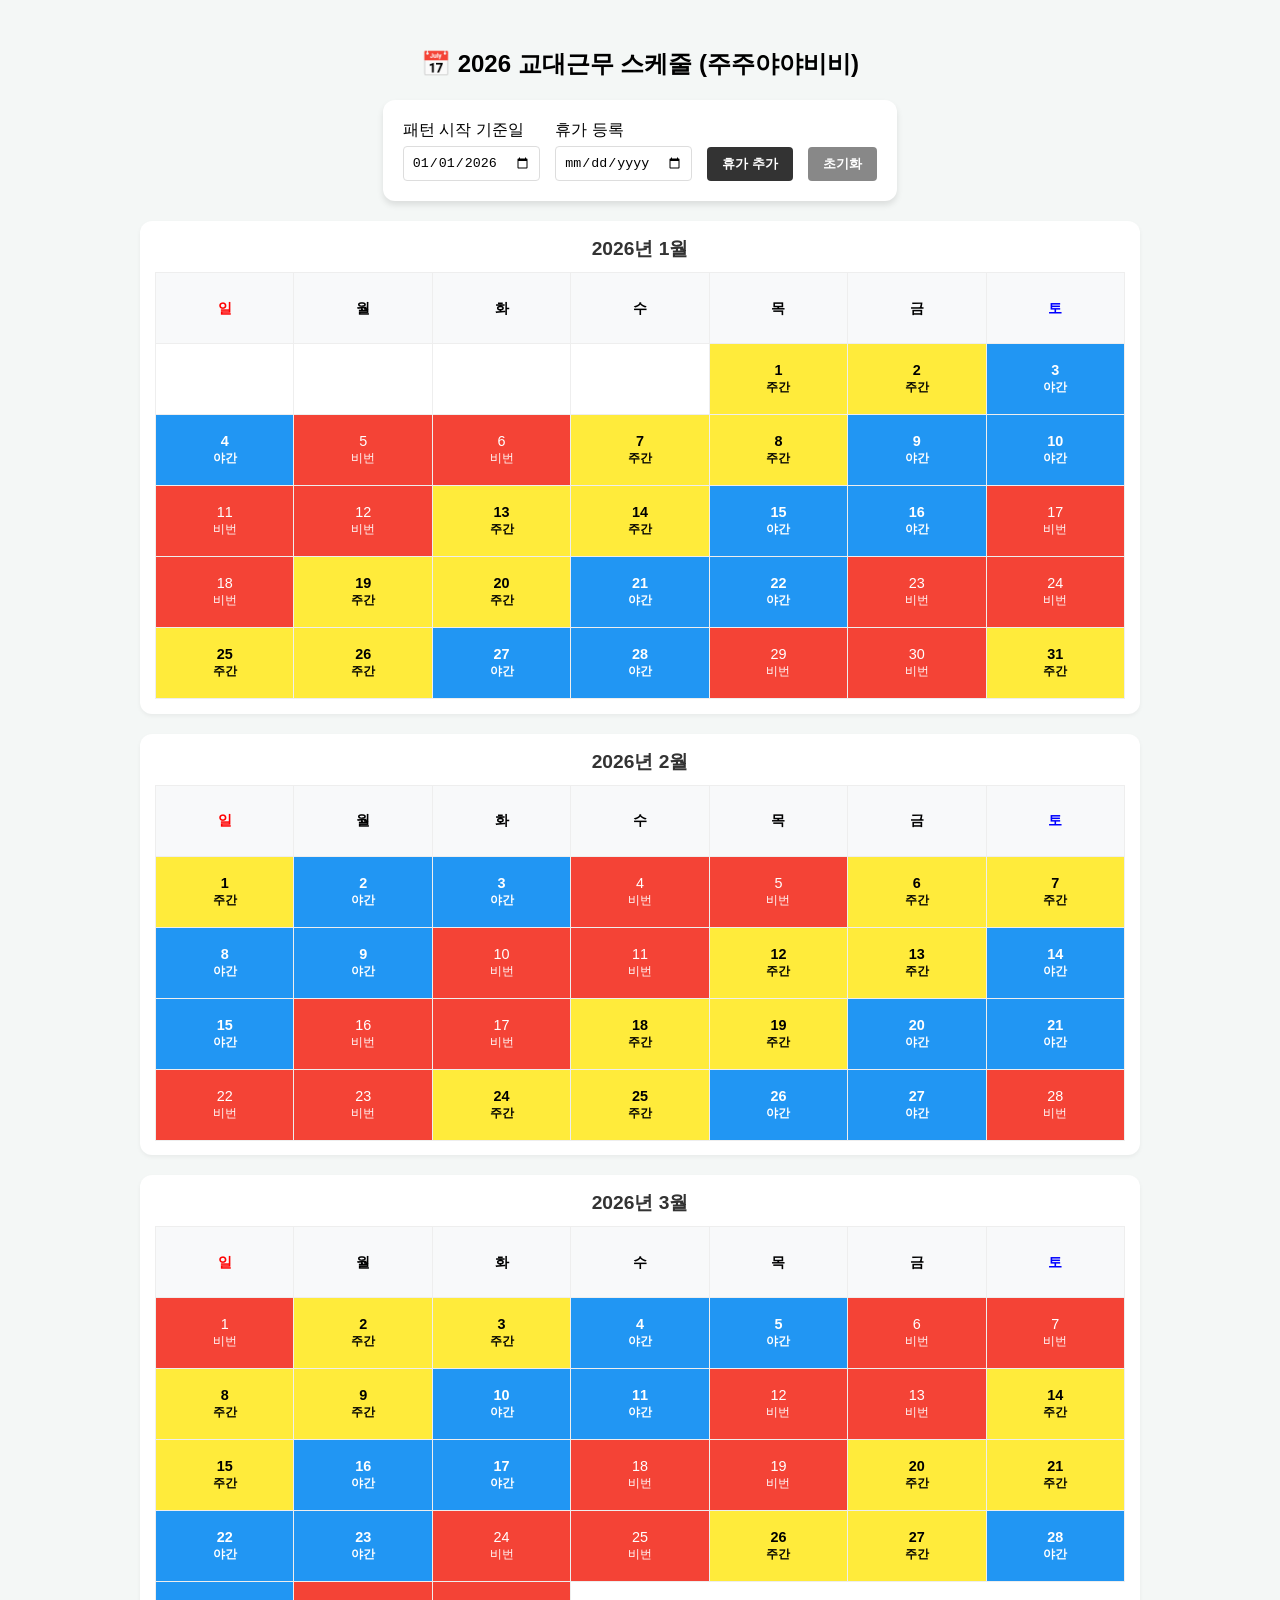
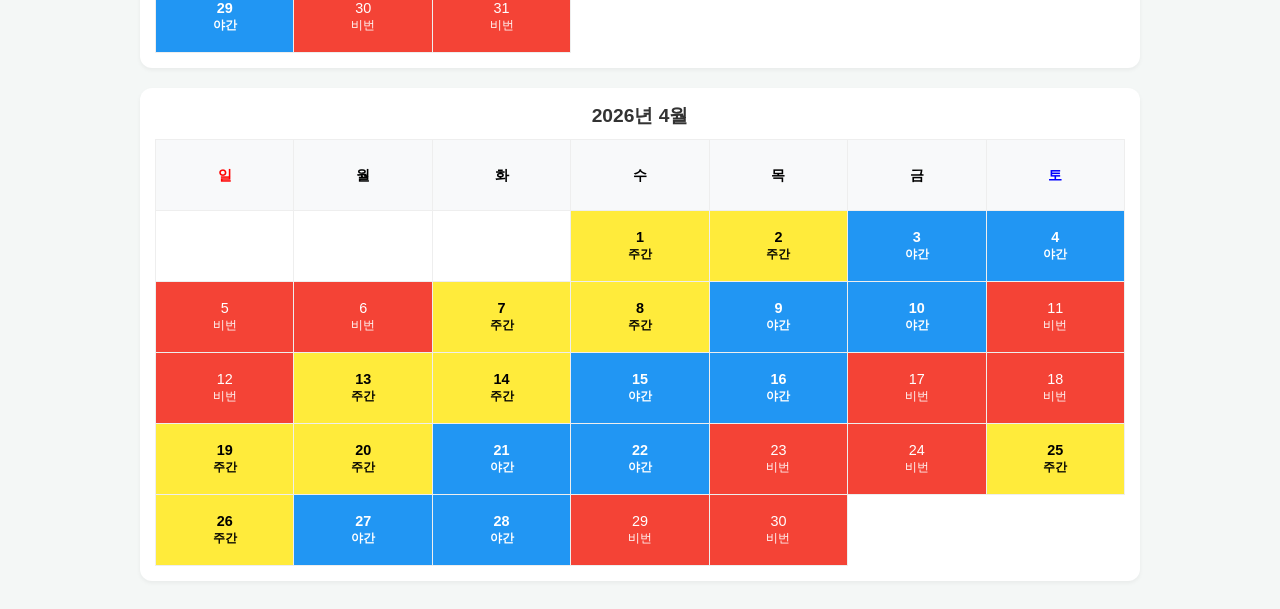
==== index.html @ 071ca2b3 "Add files via upload" ====
<!DOCTYPE html>
<html lang="ko">

<head>
    <meta charset="UTF-8">
    <title>2026 교대근무 달력 - 오늘 표시 추가</title>
    <link href="CSS/style.css" rel="stylesheet">
    <script defer src="JS/style.js"></script>
    <!-- <style>
        body { font-family: 'Pretendard', sans-serif; background-color: #f4f7f6; display: flex; flex-direction: column; align-items: center; padding: 20px; }
        .controls { background: white; padding: 20px; border-radius: 12px; box-shadow: 0 4px 6px rgba(0,0,0,0.1); margin-bottom: 20px; display: flex; gap: 15px; align-items: flex-end; flex-wrap: wrap; justify-content: center; }
        .control-group { display: flex; flex-direction: column; gap: 5px; }
        input { padding: 8px; border: 1px solid #ddd; border-radius: 4px; }
        
        .calendar-container { display: grid; grid-template-columns: repeat(2, 1fr); gap: 20px; max-width: 1000px; }
        @media (max-width: 768px) { .calendar-container { grid-template-columns: 1fr; } }

        .month-card { background: white; padding: 15px; border-radius: 12px; box-shadow: 0 2px 4px rgba(0,0,0,0.05); }
        .month-title { text-align: center; margin-bottom: 10px; font-weight: bold; color: #333; font-size: 1.2rem; }
        
        table { border-collapse: collapse; width: 100%; font-size: 0.9rem; table-layout: fixed; }
        th, td { border: 1px solid #eee; padding: 10px 5px; text-align: center; height: 50px; position: relative; }
        th { background-color: #f8f9fa; }

        /* 근무 색상 */
        .shift-주간 { background-color: #FFEB3B !important; color: #000; font-weight: bold; }
        .shift-야간 { background-color: #2196F3 !important; color: #fff; font-weight: bold; }
        .shift-비번 { background-color: #F44336; color: #fff; }
        .is-holiday { background-color: #f0f0f0 !important; color: #fff; font-weight: bold; }
        
        /* 오늘 날짜 강조 (검은색 테두리) */
        .is-today { 
            outline: 3px solid #000; 
            outline-offset: -3px; 
            z-index: 10;
        }
        .today-label { display: block; font-size: 0.7rem; text-decoration: underline; }

        .sunday { color: red; }
        .saturday { color: blue; }
        button { padding: 8px 15px; background: #333; color: white; border: none; border-radius: 4px; cursor: pointer; font-weight: bold; }
        button:hover { background: #555; }
    </style> -->
</head>

<body>

    <h2>📅 2026 교대근무 스케줄 (주주야야비비)</h2>

    <div class="controls">
        <div class="control-group">
            <label>패턴 시작 기준일</label>
            <input type="date" id="baseDate" value="2026-01-01">
        </div>
        <div class="control-group">
            <label>휴가 등록</label>
            <input type="date" id="vacationDate">
        </div>
        <button onclick="addVacation()">휴가 추가</button>
        <button onclick="resetVacations()" style="background:#888;">초기화</button>
    </div>

    <div id="calendars" class="calendar-container"></div>

    <!-- <script>
    let vacations = new Set();
    const today = new Date(); // 현재 실제 날짜
    today.setHours(0,0,0,0);

    function addVacation() {
        const date = document.getElementById('vacationDate').value;
        if(date) {
            vacations.add(date);
            renderAll();
        }
    }

    function resetVacations() {
        vacations.clear();
        renderAll();
    }

    function getShift(targetDate, baseDate) {
        const diffTime = targetDate - baseDate;
        const diffDays = Math.floor(diffTime / (1000 * 60 * 60 * 24));
        if (diffDays < 0) return null;

        const pattern = ['주간', '주간', '야간', '야간', '비번', '비번'];
        return pattern[diffDays % 6];
    }

    function renderMonth(year, month, baseDate) {
        const container = document.createElement('div');
        container.className = 'month-card';
        
        let html = `<div class="month-title">${year}년 ${month + 1}월</div>`;
        html += `<table><thead><tr><th class="sunday">일</th><th>월</th><th>화</th><th>수</th><th>목</th><th>금</th><th class="saturday">토</th></tr></thead><tbody><tr>`;

        const firstDay = new Date(year, month, 1);
        const lastDay = new Date(year, month + 1, 0).getDate();
        const startDayOfWeek = firstDay.getDay();

        for (let i = 0; i < startDayOfWeek; i++) html += `<td></td>`;

        for (let day = 1; day <= lastDay; day++) {
            const current = new Date(year, month, day);
            current.setHours(0,0,0,0);
            
            const dateStr = `${year}-${String(month+1).padStart(2,'0')}-${String(day).padStart(2,'0')}`;
            const shift = getShift(current, baseDate);
            
            let classes = [`shift-${shift}`];
            let displayText = shift || '';

            // 휴가 체크
            if (vacations.has(dateStr)) {
                classes.push('is-holiday');
                displayText = '휴가';
            }

            // 오늘 날짜 체크 (검은 테두리)
            if (current.getTime() === today.getTime()) {
                classes.push('is-today');
            }

            const className = classes.join(' ');
            const isTodayText = current.getTime() === today.getTime() ? '<span class="today-label">TODAY</span>' : '';

            html += `<td class="${className}">${day}${isTodayText}<br><small>${displayText}</small></td>`;

            if ((day + startDayOfWeek) % 7 === 0) html += `</tr><tr>`;
        }

        html += `</tr></tbody></table>`;
        container.innerHTML = html;
        return container;
    }

    function renderAll() {
        const view = document.getElementById('calendars');
        const baseDateValue = document.getElementById('baseDate').value;
        const baseDate = new Date(baseDateValue);
        baseDate.setHours(0,0,0,0);
        
        view.innerHTML = '';
        // 2026년 1월(0)부터 4월(3)까지 출력
        for (let m = 0; m < 4; m++) {
            view.appendChild(renderMonth(2026, m, baseDate));
        }
    }

    document.getElementById('baseDate').addEventListener('change', renderAll);
    renderAll();
</script> -->
</body>

</html>
---- CSS/style.css ----
body {
    font-family: 'Pretendard', sans-serif;
    background-color: #f4f7f6;
    display: flex;
    flex-direction: column;
    align-items: center;
    padding: 20px;
}

.controls {
    background: white;
    padding: 20px;
    border-radius: 12px;
    box-shadow: 0 4px 6px rgba(0, 0, 0, 0.1);
    margin-bottom: 20px;
    display: flex;
    gap: 15px;
    align-items: flex-end;
    flex-wrap: wrap;
    justify-content: center;
}

.control-group {
    display: flex;
    flex-direction: column;
    gap: 5px;
}

input {
    padding: 8px;
    border: 1px solid #ddd;
    border-radius: 4px;
}

.calendar-container {
    display: grid;
    grid-template-columns: repeat(1, 1fr);
    gap: 20px;
    max-width: 1000px;
}

@media (max-width: 768px) {
    .calendar-container {
        grid-template-columns: 1fr;
    }
}

.month-card {
    background: white;
    padding: 15px;
    border-radius: 12px;
    box-shadow: 0 2px 4px rgba(0, 0, 0, 0.05);
}

.month-title {
    text-align: center;
    margin-bottom: 10px;
    font-weight: bold;
    color: #333;
    font-size: 1.2rem;
}

table {
    border-collapse: collapse;
    width: 100%;
    font-size: 0.9rem;
    table-layout: fixed;
}

th,
td {
    border: 1px solid #eee;
    padding: 10px 5px;
    text-align: center;
    height: 50px;
    position: relative;
}

th {
    background-color: #f8f9fa;
}

/* 근무 색상 */
.shift-주간 {
    background-color: #FFEB3B !important;
    color: #000;
    font-weight: bold;
}

.shift-야간 {
    background-color: #2196F3 !important;
    color: #fff;
    font-weight: bold;
}

.shift-비번 {
    background-color: #F44336;
    color: #fff;
}

.is-holiday {
    background-color: #fcac01 !important;
    color: #000000;
    font-weight: bold;
}

/* 오늘 날짜 강조 (검은색 테두리) */
.is-today {
    outline: 3px solid #000;
    outline-offset: -3px;
    z-index: 10;
}

/* .today-label {
    display: block;
    font-size: 0.7rem;
    text-decoration: underline;
} */

.sunday {
    color: red;
}

.saturday {
    color: blue;
}

button {
    padding: 8px 15px;
    background: #333;
    color: white;
    border: none;
    border-radius: 4px;
    cursor: pointer;
    font-weight: bold;
}

button:hover {
    background: #555;
}
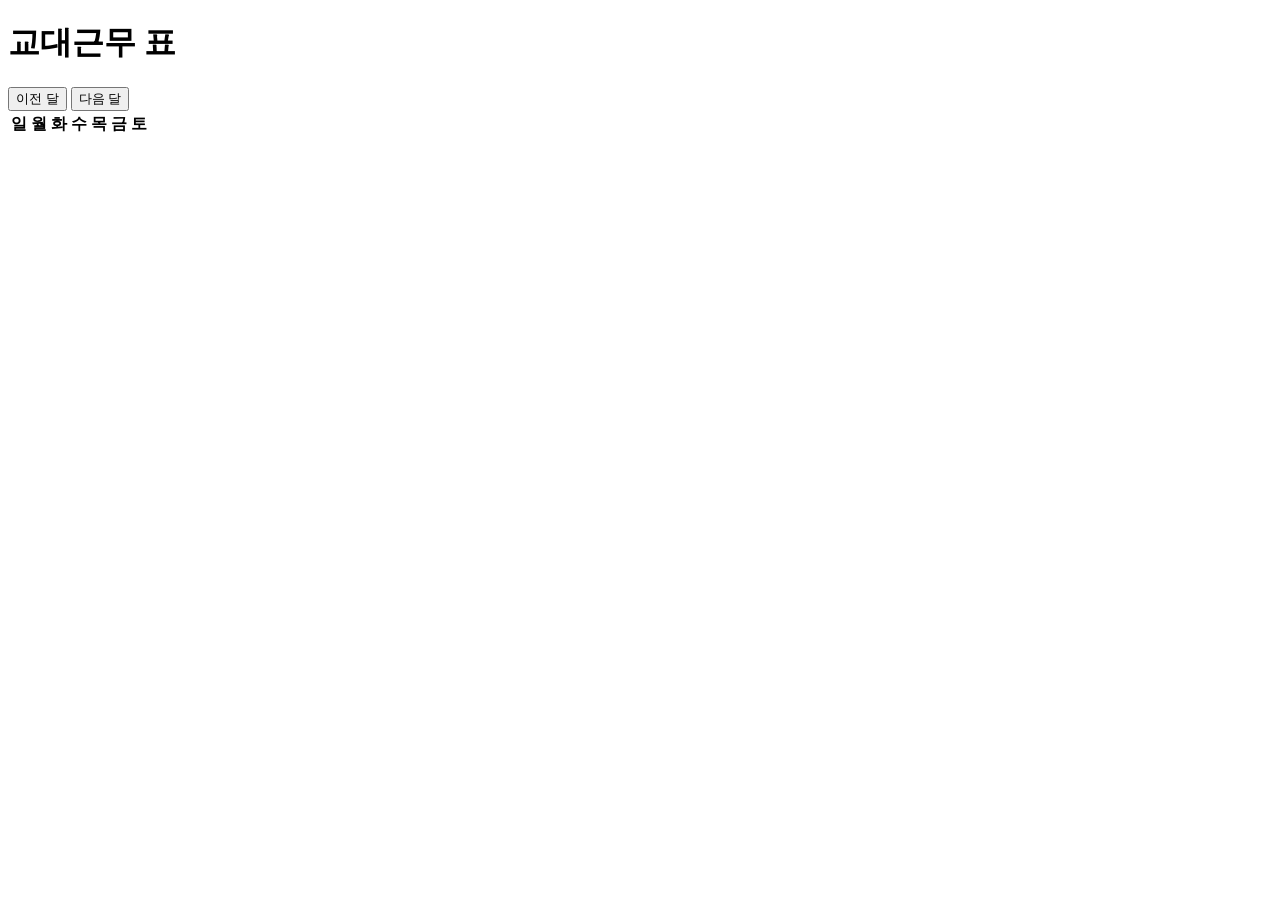
==== commit fc3189f3: "Add files via upload" ====
--- a/index.html
+++ b/index.html
@@ -3,155 +3,34 @@
 
 <head>
     <meta charset="UTF-8">
-    <title>2026 교대근무 달력 - 오늘 표시 추가</title>
-    <link href="CSS/style.css" rel="stylesheet">
-    <script defer src="JS/style.js"></script>
-    <!-- <style>
-        body { font-family: 'Pretendard', sans-serif; background-color: #f4f7f6; display: flex; flex-direction: column; align-items: center; padding: 20px; }
-        .controls { background: white; padding: 20px; border-radius: 12px; box-shadow: 0 4px 6px rgba(0,0,0,0.1); margin-bottom: 20px; display: flex; gap: 15px; align-items: flex-end; flex-wrap: wrap; justify-content: center; }
-        .control-group { display: flex; flex-direction: column; gap: 5px; }
-        input { padding: 8px; border: 1px solid #ddd; border-radius: 4px; }
-        
-        .calendar-container { display: grid; grid-template-columns: repeat(2, 1fr); gap: 20px; max-width: 1000px; }
-        @media (max-width: 768px) { .calendar-container { grid-template-columns: 1fr; } }
-
-        .month-card { background: white; padding: 15px; border-radius: 12px; box-shadow: 0 2px 4px rgba(0,0,0,0.05); }
-        .month-title { text-align: center; margin-bottom: 10px; font-weight: bold; color: #333; font-size: 1.2rem; }
-        
-        table { border-collapse: collapse; width: 100%; font-size: 0.9rem; table-layout: fixed; }
-        th, td { border: 1px solid #eee; padding: 10px 5px; text-align: center; height: 50px; position: relative; }
-        th { background-color: #f8f9fa; }
-
-        /* 근무 색상 */
-        .shift-주간 { background-color: #FFEB3B !important; color: #000; font-weight: bold; }
-        .shift-야간 { background-color: #2196F3 !important; color: #fff; font-weight: bold; }
-        .shift-비번 { background-color: #F44336; color: #fff; }
-        .is-holiday { background-color: #f0f0f0 !important; color: #fff; font-weight: bold; }
-        
-        /* 오늘 날짜 강조 (검은색 테두리) */
-        .is-today { 
-            outline: 3px solid #000; 
-            outline-offset: -3px; 
-            z-index: 10;
-        }
-        .today-label { display: block; font-size: 0.7rem; text-decoration: underline; }
-
-        .sunday { color: red; }
-        .saturday { color: blue; }
-        button { padding: 8px 15px; background: #333; color: white; border: none; border-radius: 4px; cursor: pointer; font-weight: bold; }
-        button:hover { background: #555; }
-    </style> -->
+    <meta name="viewport" content="width=device-width, initial-scale=1.0">
+    <link rel="stylesheet" href="css/style.css">
+    <script src="js/style.js" defer></script>
+    <title>교대근무 표</title>
 </head>
 
 <body>
-
-    <h2>📅 2026 교대근무 스케줄 (주주야야비비)</h2>
-
-    <div class="controls">
-        <div class="control-group">
-            <label>패턴 시작 기준일</label>
-            <input type="date" id="baseDate" value="2026-01-01">
-        </div>
-        <div class="control-group">
-            <label>휴가 등록</label>
-            <input type="date" id="vacationDate">
-        </div>
-        <button onclick="addVacation()">휴가 추가</button>
-        <button onclick="resetVacations()" style="background:#888;">초기화</button>
+    <h1>교대근무 표</h1>
+    <div id="monthControls">
+        <button id="prevMonth">이전 달</button>
+        <span id="currentMonthDisplay"></span>
+        <button id="nextMonth">다음 달</button>
     </div>
-
-    <div id="calendars" class="calendar-container"></div>
-
-    <!-- <script>
-    let vacations = new Set();
-    const today = new Date(); // 현재 실제 날짜
-    today.setHours(0,0,0,0);
-
-    function addVacation() {
-        const date = document.getElementById('vacationDate').value;
-        if(date) {
-            vacations.add(date);
-            renderAll();
-        }
-    }
-
-    function resetVacations() {
-        vacations.clear();
-        renderAll();
-    }
-
-    function getShift(targetDate, baseDate) {
-        const diffTime = targetDate - baseDate;
-        const diffDays = Math.floor(diffTime / (1000 * 60 * 60 * 24));
-        if (diffDays < 0) return null;
-
-        const pattern = ['주간', '주간', '야간', '야간', '비번', '비번'];
-        return pattern[diffDays % 6];
-    }
-
-    function renderMonth(year, month, baseDate) {
-        const container = document.createElement('div');
-        container.className = 'month-card';
-        
-        let html = `<div class="month-title">${year}년 ${month + 1}월</div>`;
-        html += `<table><thead><tr><th class="sunday">일</th><th>월</th><th>화</th><th>수</th><th>목</th><th>금</th><th class="saturday">토</th></tr></thead><tbody><tr>`;
-
-        const firstDay = new Date(year, month, 1);
-        const lastDay = new Date(year, month + 1, 0).getDate();
-        const startDayOfWeek = firstDay.getDay();
-
-        for (let i = 0; i < startDayOfWeek; i++) html += `<td></td>`;
-
-        for (let day = 1; day <= lastDay; day++) {
-            const current = new Date(year, month, day);
-            current.setHours(0,0,0,0);
-            
-            const dateStr = `${year}-${String(month+1).padStart(2,'0')}-${String(day).padStart(2,'0')}`;
-            const shift = getShift(current, baseDate);
-            
-            let classes = [`shift-${shift}`];
-            let displayText = shift || '';
-
-            // 휴가 체크
-            if (vacations.has(dateStr)) {
-                classes.push('is-holiday');
-                displayText = '휴가';
-            }
-
-            // 오늘 날짜 체크 (검은 테두리)
-            if (current.getTime() === today.getTime()) {
-                classes.push('is-today');
-            }
-
-            const className = classes.join(' ');
-            const isTodayText = current.getTime() === today.getTime() ? '<span class="today-label">TODAY</span>' : '';
-
-            html += `<td class="${className}">${day}${isTodayText}<br><small>${displayText}</small></td>`;
-
-            if ((day + startDayOfWeek) % 7 === 0) html += `</tr><tr>`;
-        }
-
-        html += `</tr></tbody></table>`;
-        container.innerHTML = html;
-        return container;
-    }
-
-    function renderAll() {
-        const view = document.getElementById('calendars');
-        const baseDateValue = document.getElementById('baseDate').value;
-        const baseDate = new Date(baseDateValue);
-        baseDate.setHours(0,0,0,0);
-        
-        view.innerHTML = '';
-        // 2026년 1월(0)부터 4월(3)까지 출력
-        for (let m = 0; m < 4; m++) {
-            view.appendChild(renderMonth(2026, m, baseDate));
-        }
-    }
-
-    document.getElementById('baseDate').addEventListener('change', renderAll);
-    renderAll();
-</script> -->
+    <table id="scheduleTable">
+        <thead>
+            <tr>
+                <th>일</th>
+                <th>월</th>
+                <th>화</th>
+                <th>수</th>
+                <th>목</th>
+                <th>금</th>
+                <th>토</th>
+            </tr>
+        </thead>
+        <tbody id="calendarBody">
+        </tbody>
+    </table>
 </body>
 
 </html>
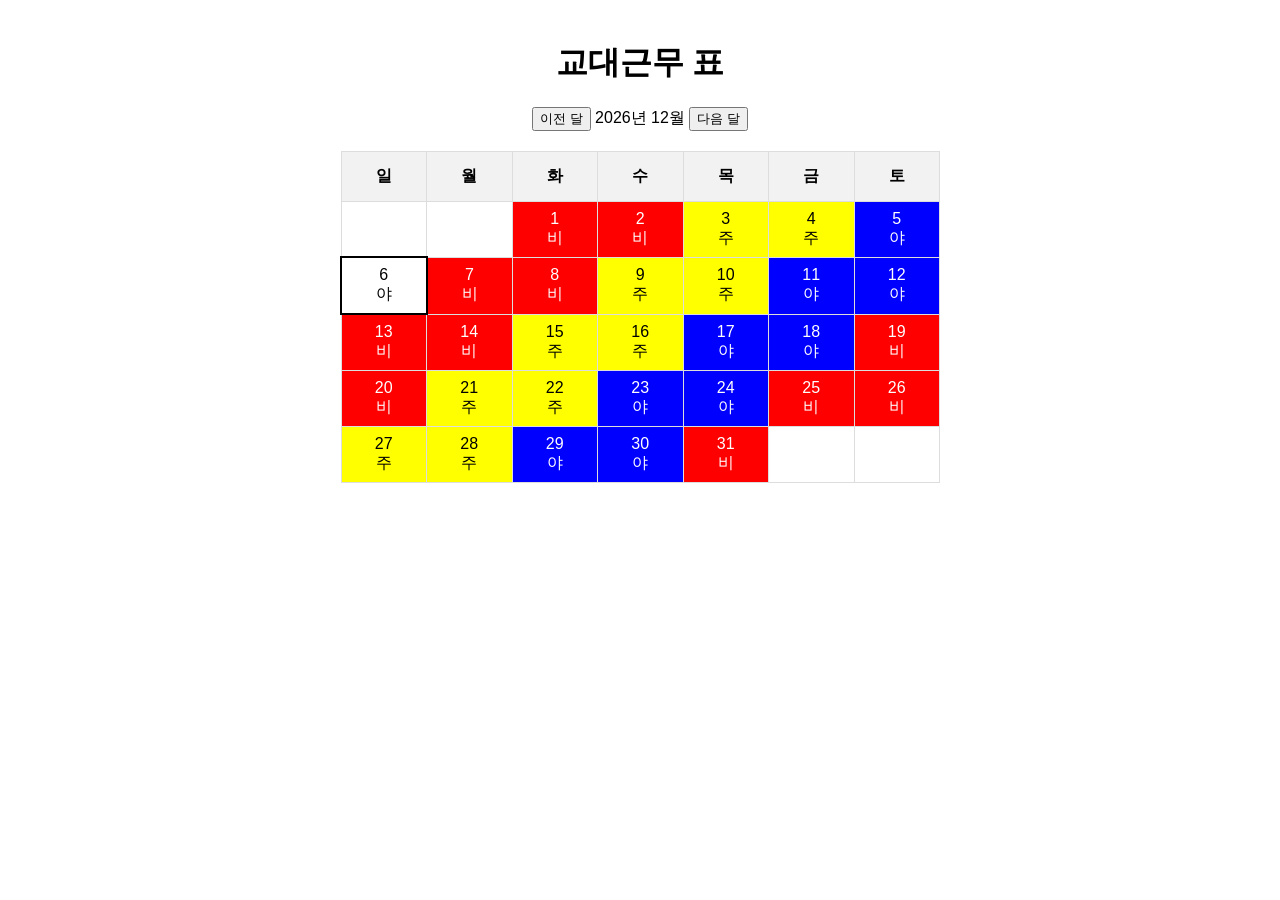
==== commit 88b32044: "Add files via upload" ====
--- a/index.html
+++ b/index.html
@@ -4,8 +4,8 @@
 <head>
     <meta charset="UTF-8">
     <meta name="viewport" content="width=device-width, initial-scale=1.0">
-    <link rel="stylesheet" href="css/style.css">
-    <script src="js/style.js" defer></script>
+    <link rel="stylesheet" href="CSS/style.css">
+    <script src="JS/style.js" defer></script>
     <title>교대근무 표</title>
 </head>
 
--- a/CSS/style.css
+++ b/CSS/style.css
@@ -0,0 +1,55 @@
+body {
+    font-family: Arial, sans-serif;
+    margin: 20px;
+    display: flex;
+    flex-direction: column;
+    align-items: center;
+    text-align: center;
+}
+
+table {
+    border-collapse: collapse;
+    width: 100%;
+    max-width: 600px;
+    margin: 0 auto;
+}
+
+th,
+td {
+    border: 1px solid #ddd;
+    padding: 8px;
+    text-align: center;
+    width: 50px;
+    height: 50px;
+    box-sizing: border-box;
+}
+
+th {
+    background-color: #f2f2f2;
+}
+
+.today {
+    border: 2px solid black !important;
+}
+
+.vacation {
+    background-color: #ffeaa7;
+}
+
+.shift-주 {
+    background-color: yellow;
+}
+
+.shift-야 {
+    background-color: blue;
+    color: white;
+}
+
+.shift-비 {
+    background-color: red;
+    color: white;
+}
+
+#monthControls {
+    margin-bottom: 20px;
+}
